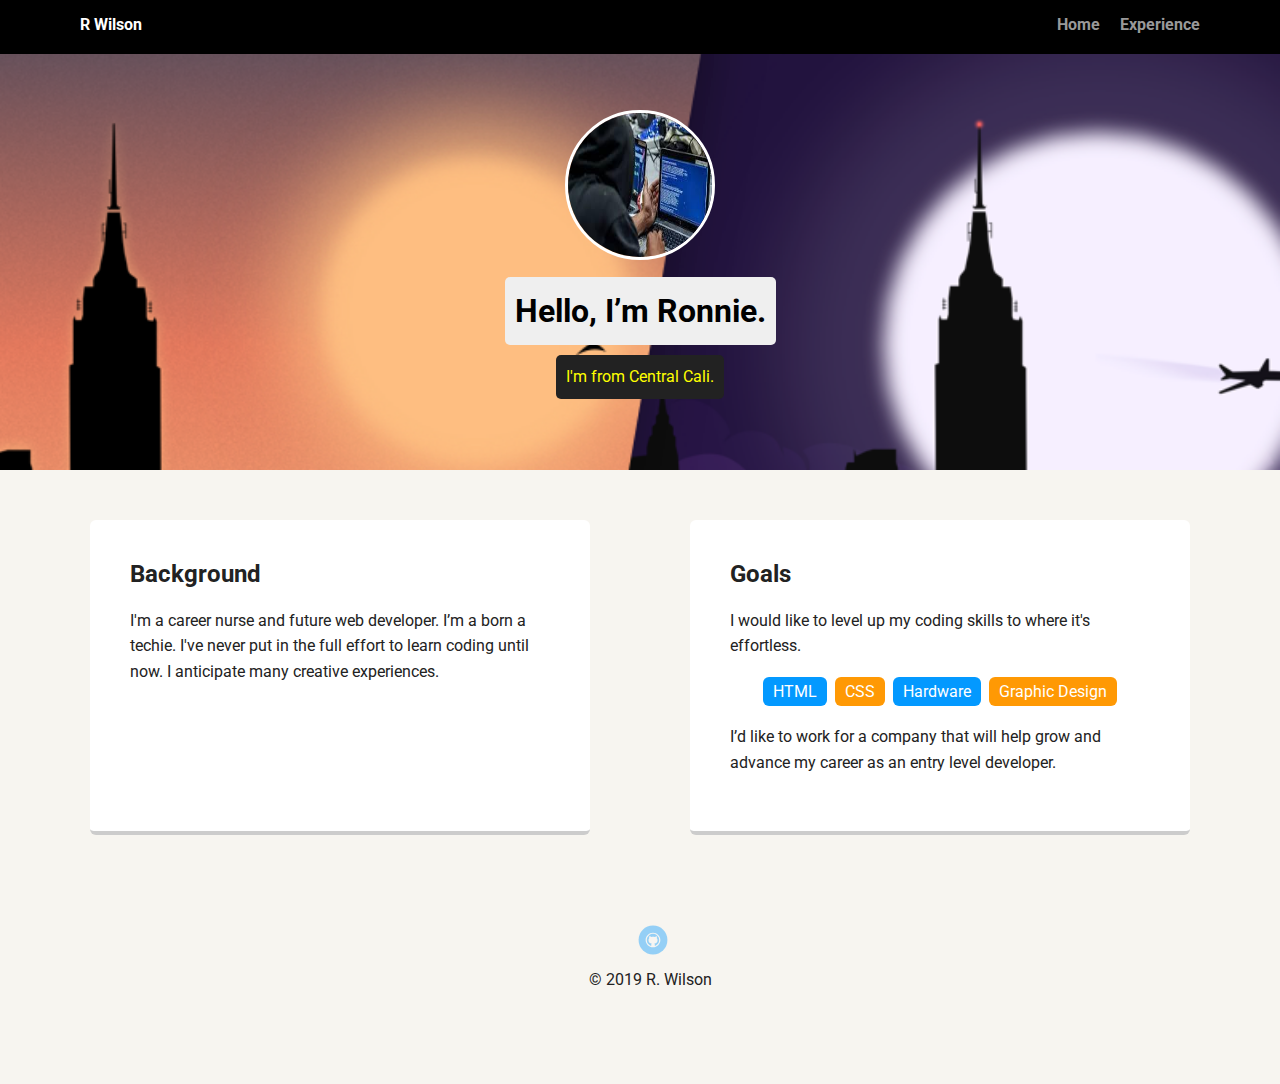
==== index.html @ 0d638f03 "required changes" ====
<!doctype html>
<html lang="en">
<head>
  <meta charset="utf-8">
  <title>The R Wilson Profile</title>
  <meta name="viewport" content="width=device-width, initial-scale=1.0">
  <link rel="stylesheet" href="styles.css">
  <link href="https://fonts.googleapis.com/css?family=Muli%7CRoboto:400,300,500,700,900" rel="stylesheet"></head>
  <body>

    <div class="main-nav">
        <ul class="nav">
          <li class="name">R Wilson</li>
          <li><a href="index.html">Home</a></li>
          <li><a href="#">Experience</a></li>
        </ul>
    </div>

    <header>
      <img src="images/hood tech.jpeg" alt="keyboard n hand" class="profile-image">
      <h1 class="tag name">Hello, I’m Ronnie.</h1>
      <p class="tag location">I'm from Central Cali.</p>
    </header>

    <main class="flex">
      <div class="card">
        <h2>Background</h2>
        <p>I'm a career nurse and future web developer.  I’m a born a techie. I've never put in the full effort to learn coding until now. I anticipate many creative experiences.</p>
      </div> 

      <div class="card">
        <h2>Goals</h2>
        <p>I would like to level up my coding skills to where it's effortless.</p>
        <ul class="skills">
          <li>HTML</li>
          <li>CSS</li>
          <li>Hardware</li>
          <li>Graphic Design</li>
        </ul>
        <p>I’d like to work for a company that will help grow and advance my career as an entry level developer.</p>
      </div> 

    </main>
    <footer>
      <ul>
        <li><a href="#" class="social github">Github</a></li>
      </ul>
      <p class="copyright">&copy; 2019 R. Wilson</p>
    </footer>
  </body>
  </html>
---- styles.css ----
/* Global Layout Set-up */
* { 
  box-sizing: border-box;
}
  
body {
  margin: 0;
  padding: 0;
  text-align: center;
  font-family: 'Roboto', sans-serif;
  color: #222;
  background: #f7f5f0;
}
/* Link Styles */

a {
  text-decoration: none;
  color: #999;
}
a:hover {
  color: #6633ff;
}

/* Section Styles */

.main-nav {
  width: 100%;
  background: black;
  min-height: 30px;
  padding: 10px;
  position: fixed;
  text-align: center;
}
.nav {
  display: flex;
  justify-content: space-around;
  font-weight: 700;
  list-style-type: none;
  margin: 0 auto;
  padding: 0;
}

.nav .name {
    display: block;
    margin-right: auto;
    color: white;
}
.nav li {
  padding: 5px 10px 10px 10px;
}
.nav a {
  transition: all .5s;
}
.nav a:hover {
  color: white
}

header {
  text-align: center;
  background: url('images/cityscapesilhou.png') no-repeat top center ;
  background-size: cover;
  overflow: hidden;
  padding-top: 60px;
}
header {
  line-height: 1.5;
}
header .profile-image {
  margin-top: 50px;
  width: 150px;
  height: 150px;
  border-radius: 50%;
  border: 3px solid white;
  transition: all .5s;
}
header .profile-image:hover {
  transform: scale(1.2) rotate(5deg);
}
.tag {
  background-color: #efefef;
  color: black;
  padding: 10px;
  border-radius: 5px;
  display: table;
  margin: 10px auto;
} 
.location {
  background-color: #222;
  color: yellow;
}
.card {
  margin: 30px;
  padding: 20px 40px 40px;
  max-width: 500px;
  text-align: left;
  background: #fff;
  border-bottom: 4px solid #ccc;
  border-radius: 6px;
  transition: all .5s;
}
.card:hover {
  border-color: #ff99ff;
}

ul.skills {
  padding: 0;
  text-align: center;
}

.skills li {
  border-radius: 6px;
  display: inline-block;
  background: #ff9904;
  color: white;
  padding: 5px 10px;
  margin: 2px;
}

.skills li:nth-child(odd) {
  background: #0399ff;
}

footer {
  width: 100%;
  min-height: 30px;
  padding: 20px 0 40px 20px;
}

footer .copyright {
  top: -8px;
  font-size: .75em;
}

footer ul {
  list-style-type: none;
  margin: 0;
  padding: 0;
}

footer ul li {
  display: inline-block;
}

a.social {
  display: inline-block;
  text-indent: -9999px;
  margin-left: 5px;
  width: 30px;
  height: 30px;
  background-size: 30px 30px;
  opacity: .4;
  transition: all .5s;
}

a.github {
  background-image: url(images/github.svg);
}
a.social:hover {
  opacity: 1;
}
.clearfix {
  clear: both;
}

/* Styles for larger screens */
@media screen and (min-width: 720px) {
  
  .flex {
      display: -ms-flexbox;      /* TWEENER - IE 10 */
      display: flex; 
      max-width: 1200px;
      -ms-flex-pack: distribute;
      justify-content: space-around;
      margin: 0 auto;
  }

  header {
    min-height: 470px;
  }

  .nav {
    max-width: 1200px;
    padding: 0 30px;
  }


  main {
    padding-top: 20px;
  }

  main p {
    line-height: 1.6em;
  }

  footer {
    font-size: 1.3em;
    max-width: 1200px;
    margin: 40px auto;
  }

}
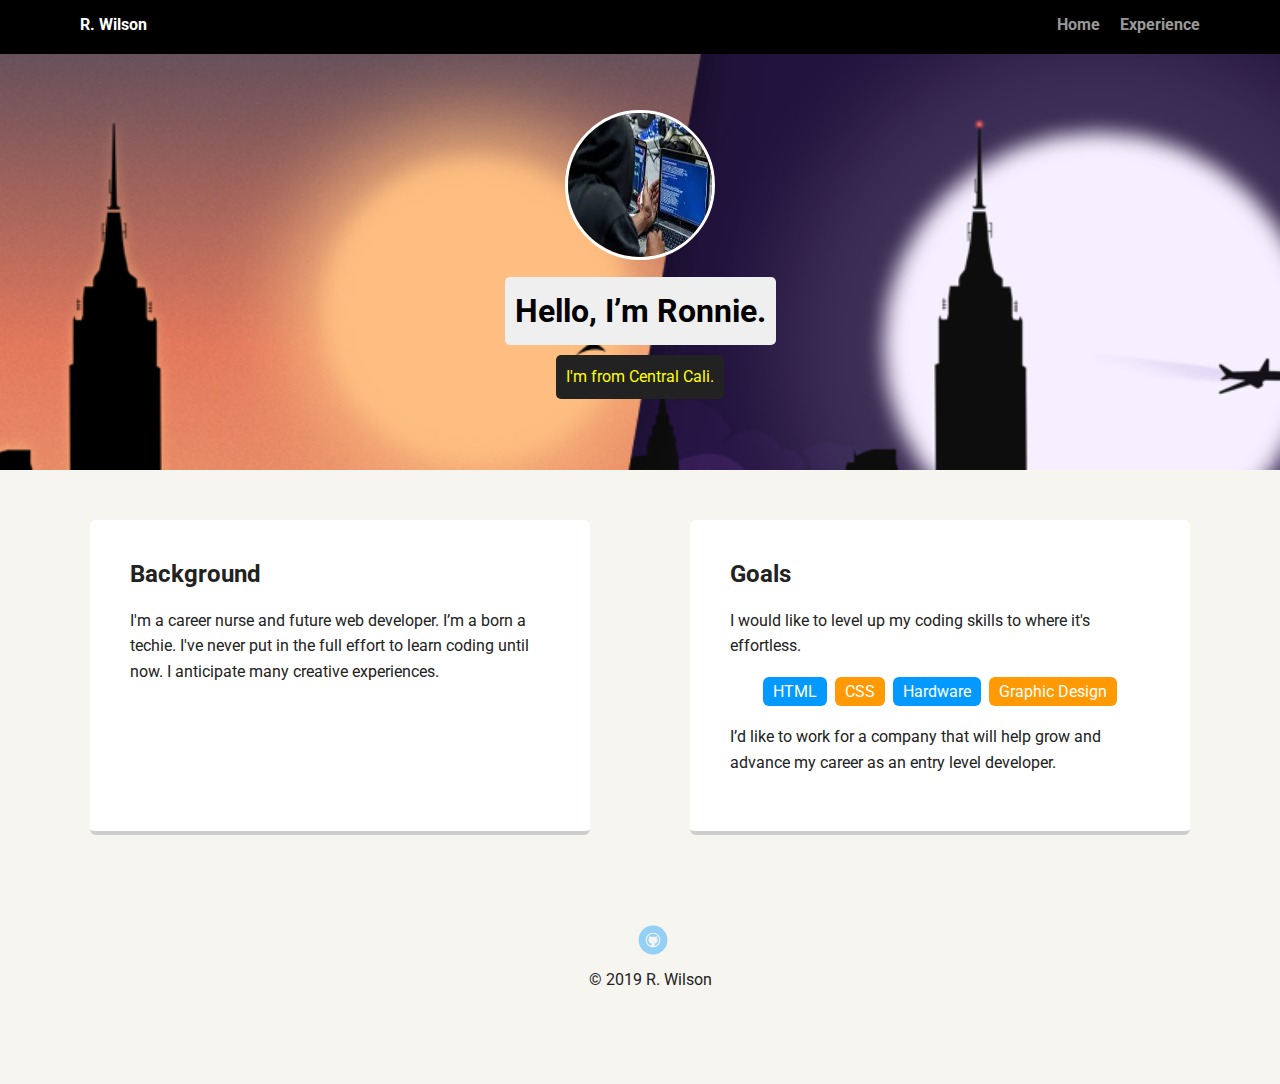
==== commit d2db61cc: "Update index.html" ====
--- a/index.html
+++ b/index.html
@@ -10,7 +10,7 @@
 
     <div class="main-nav">
         <ul class="nav">
-          <li class="name">R Wilson</li>
+          <li class="name">R. Wilson</li>
           <li><a href="index.html">Home</a></li>
           <li><a href="#">Experience</a></li>
         </ul>
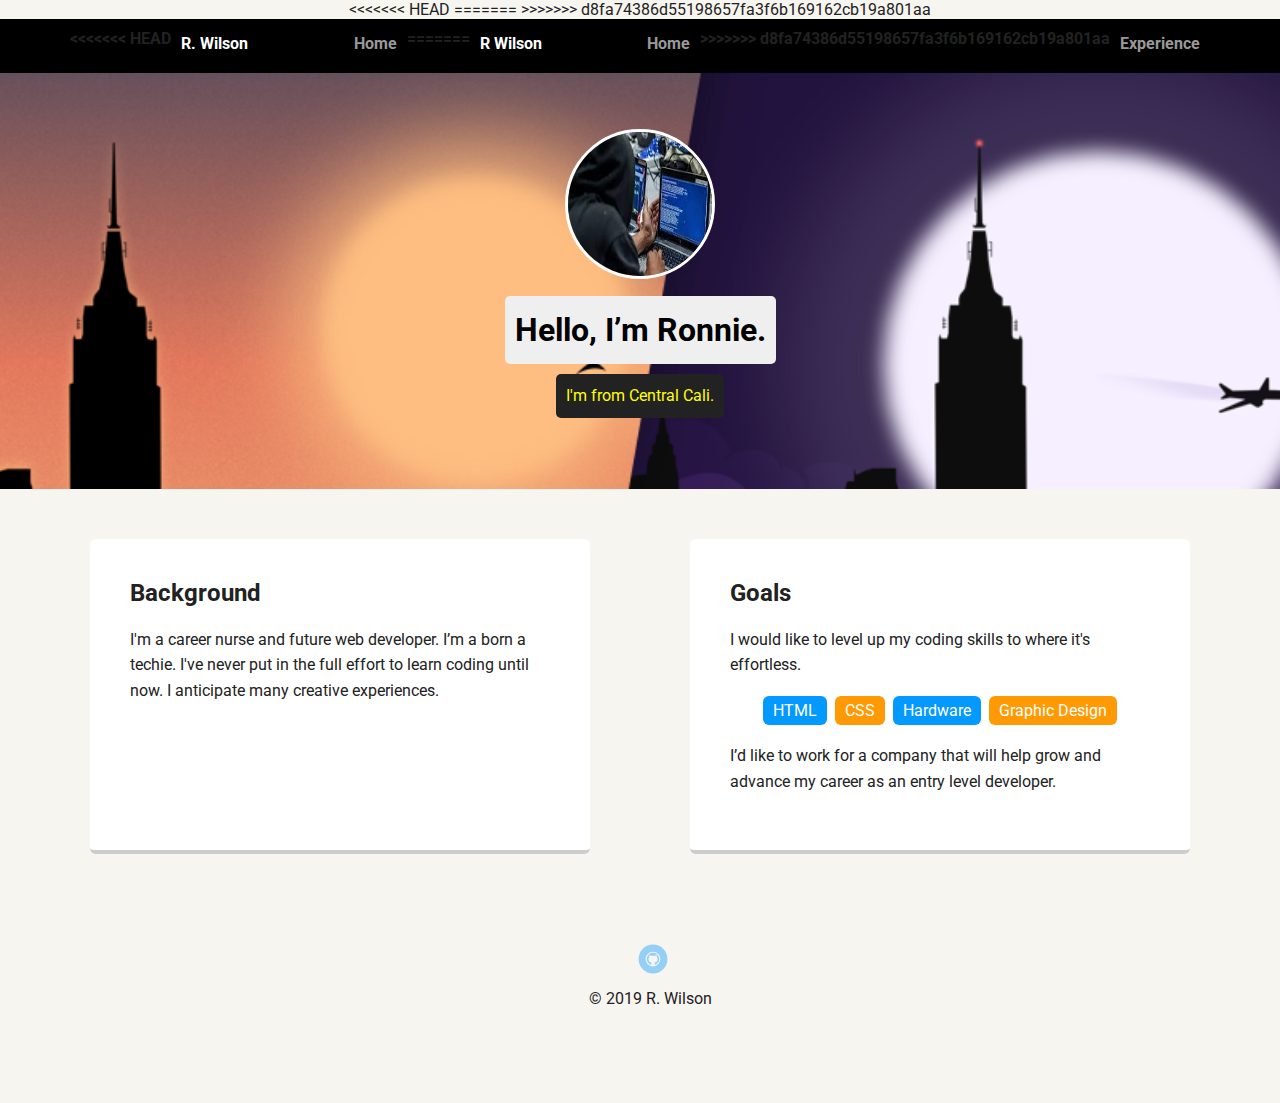
==== commit d917ea53: "Update index.html" ====
--- a/index.html
+++ b/index.html
@@ -2,7 +2,11 @@
 <html lang="en">
 <head>
   <meta charset="utf-8">
+<<<<<<< HEAD
   <title>The R Wilson Profile</title>
+=======
+  <title>R Wilson Profile</title>
+>>>>>>> d8fa74386d55198657fa3f6b169162cb19a801aa
   <meta name="viewport" content="width=device-width, initial-scale=1.0">
   <link rel="stylesheet" href="styles.css">
   <link href="https://fonts.googleapis.com/css?family=Muli%7CRoboto:400,300,500,700,900" rel="stylesheet"></head>
@@ -10,8 +14,13 @@
 
     <div class="main-nav">
         <ul class="nav">
+<<<<<<< HEAD
           <li class="name">R. Wilson</li>
           <li><a href="index.html">Home</a></li>
+=======
+          <li class="name">R Wilson</li>
+          <li><a href="#">Home</a></li>
+>>>>>>> d8fa74386d55198657fa3f6b169162cb19a801aa
           <li><a href="#">Experience</a></li>
         </ul>
     </div>
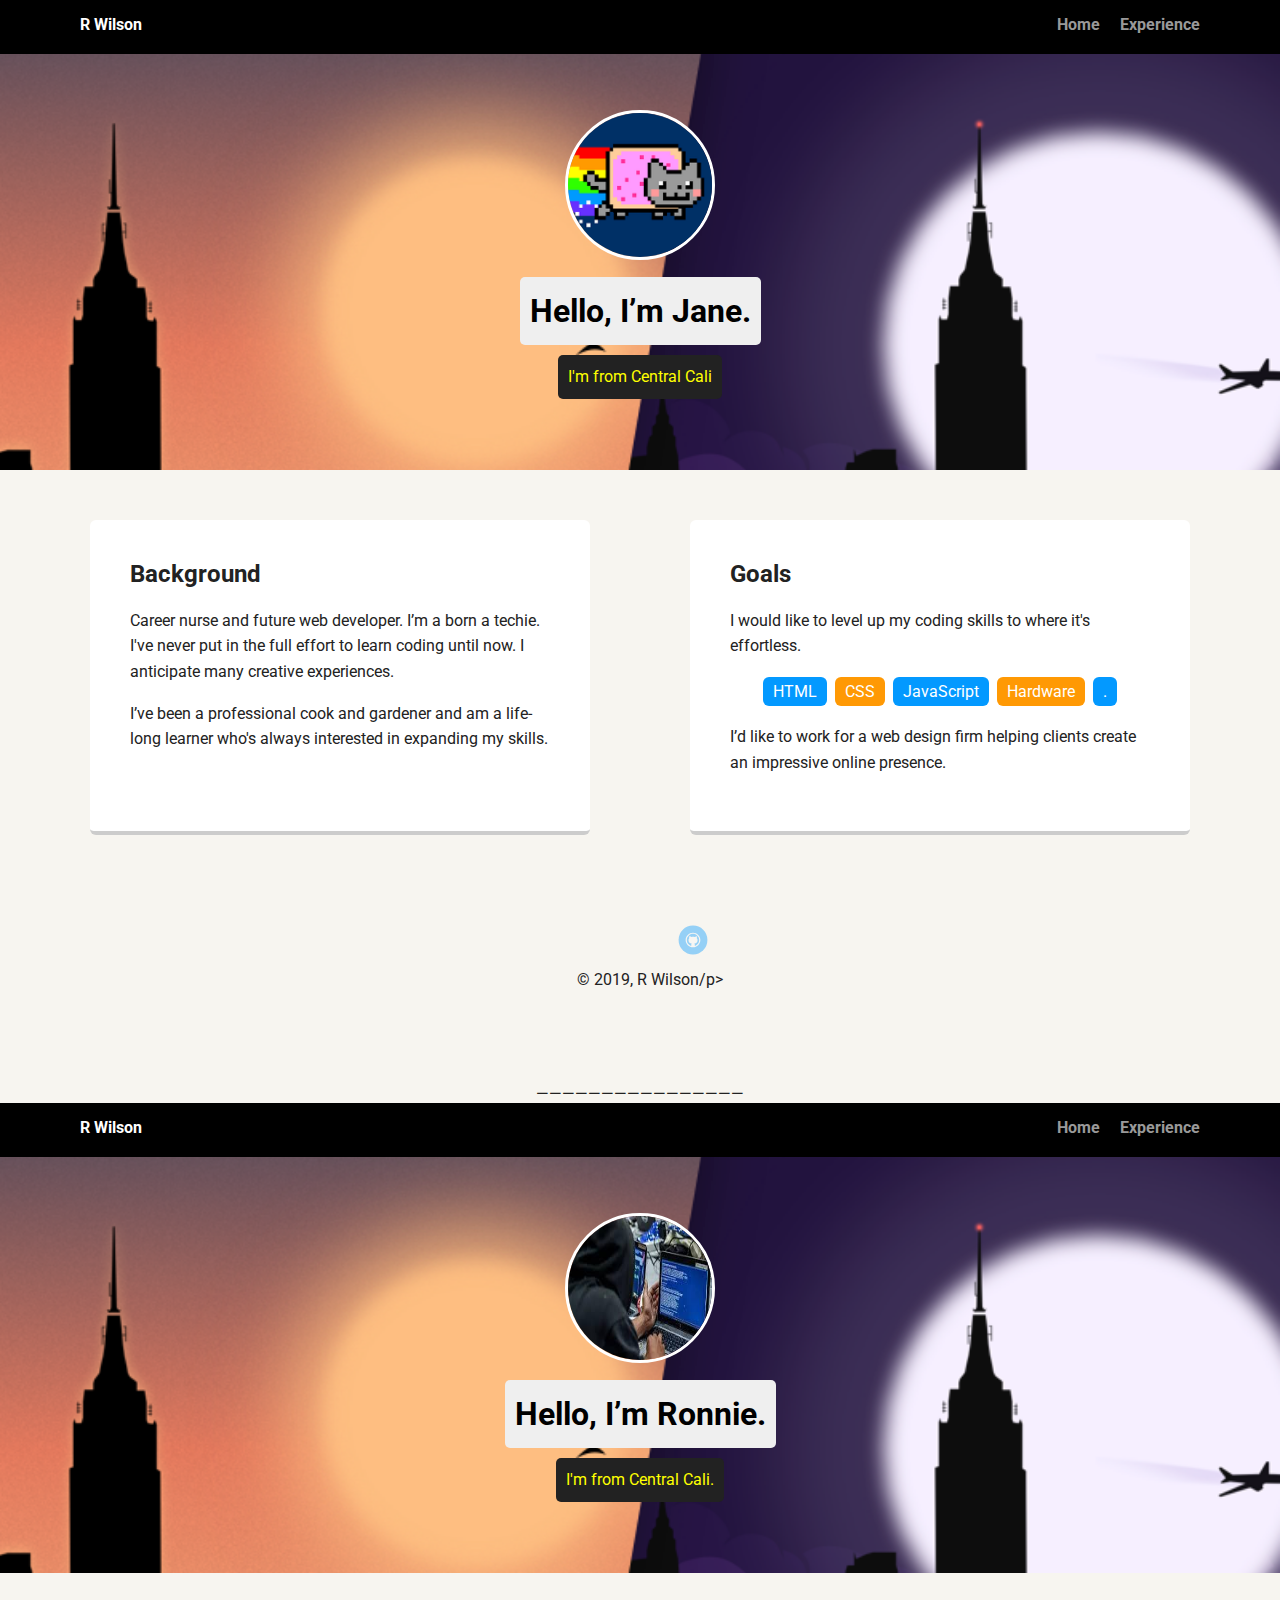
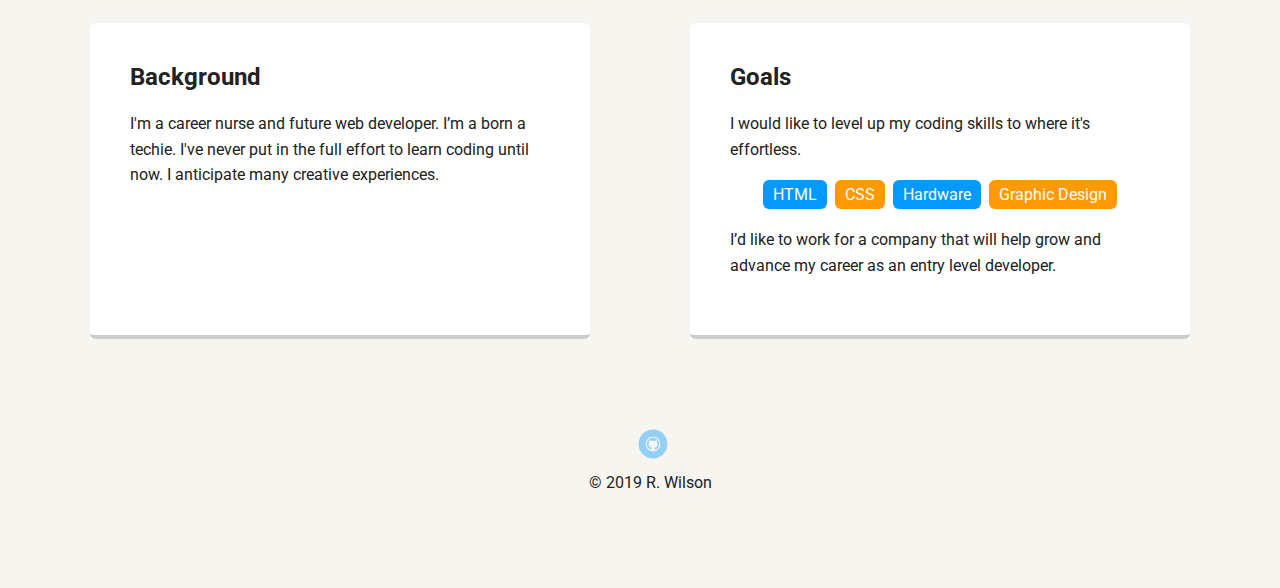
==== commit 6db2e1a9: "Update index.html" ====
--- a/index.html
+++ b/index.html
@@ -2,11 +2,7 @@
 <html lang="en">
 <head>
   <meta charset="utf-8">
-<<<<<<< HEAD
-  <title>The R Wilson Profile</title>
-=======
-  <title>R Wilson Profile</title>
->>>>>>> d8fa74386d55198657fa3f6b169162cb19a801aa
+  <title>Thee R Wilson Profile</title>
   <meta name="viewport" content="width=device-width, initial-scale=1.0">
   <link rel="stylesheet" href="styles.css">
   <link href="https://fonts.googleapis.com/css?family=Muli%7CRoboto:400,300,500,700,900" rel="stylesheet"></head>
@@ -14,13 +10,66 @@
 
     <div class="main-nav">
         <ul class="nav">
-<<<<<<< HEAD
-          <li class="name">R. Wilson</li>
-          <li><a href="index.html">Home</a></li>
-=======
           <li class="name">R Wilson</li>
           <li><a href="#">Home</a></li>
->>>>>>> d8fa74386d55198657fa3f6b169162cb19a801aa
+          <li><a href="#">Experience</a></li>
+        </ul>
+    </div>
+
+    <header>
+      <img src="images/me.png" alt="keyboard n hand" class="profile-image">
+      <h1 class="tag name">Hello, I’m Jane.</h1>
+      <p class="tag location">I'm from Central Cali</p>
+    </header>
+
+    <main class="flex">
+      <div class="card">
+        <h2>Background</h2>
+        <p>Career nurse and future web developer.  I’m a born a techie. I've never put in the full effort to learn coding until now. I anticipate many creative experiences.</p>
+        <p>I’ve been a professional cook and gardener and am a life-long learner who's always interested in expanding my skills.</p>
+      </div>
+
+      <div class="card">
+        <h2>Goals</h2>
+        <p>I would like to level up my coding skills to where it's effortless.</p>
+        <ul class="skills">
+          <li>HTML</li>
+          <li>CSS</li>
+          <li>JavaScript</li>
+          <li>Hardware</li>
+          <li>.</li>
+        </ul>
+        <p>I’d like to work for a web design firm helping clients create an impressive online presence.</p>
+      </div>
+
+    </main>
+    <footer>
+      <ul>
+        <li><a href="#" class="social twitter">Twitter</a></li>
+        <li><a href="#" class="social linkedin">LinkedIn</a></li>
+        <li><a href="#" class="social github">Github</a></li>
+      </ul>
+      <p class="copyright">&copy; 2019, R Wilson/p>
+    </footer>
+  </body>
+  </html>
+
+————————————————
+
+<!doctype html>
+<html lang="en">
+<head>
+  <meta charset="utf-8">
+  <title>The R Wilson Profile</title>
+  <meta name="viewport" content="width=device-width, initial-scale=1.0">
+  <link rel="stylesheet" href="styles.css">
+  <link href="https://fonts.googleapis.com/css?family=Muli%7CRoboto:400,300,500,700,900" rel="stylesheet"></head>
+  <body>
+
+    <div class="main-nav">
+        <ul class="nav">
+          <li class="name">R Wilson</li>
+          <li><a href="#">Home</a></li>
           <li><a href="#">Experience</a></li>
         </ul>
     </div>
@@ -35,7 +84,7 @@
       <div class="card">
         <h2>Background</h2>
         <p>I'm a career nurse and future web developer.  I’m a born a techie. I've never put in the full effort to learn coding until now. I anticipate many creative experiences.</p>
-      </div> 
+      </div>
 
       <div class="card">
         <h2>Goals</h2>
@@ -47,7 +96,7 @@
           <li>Graphic Design</li>
         </ul>
         <p>I’d like to work for a company that will help grow and advance my career as an entry level developer.</p>
-      </div> 
+      </div>
 
     </main>
     <footer>
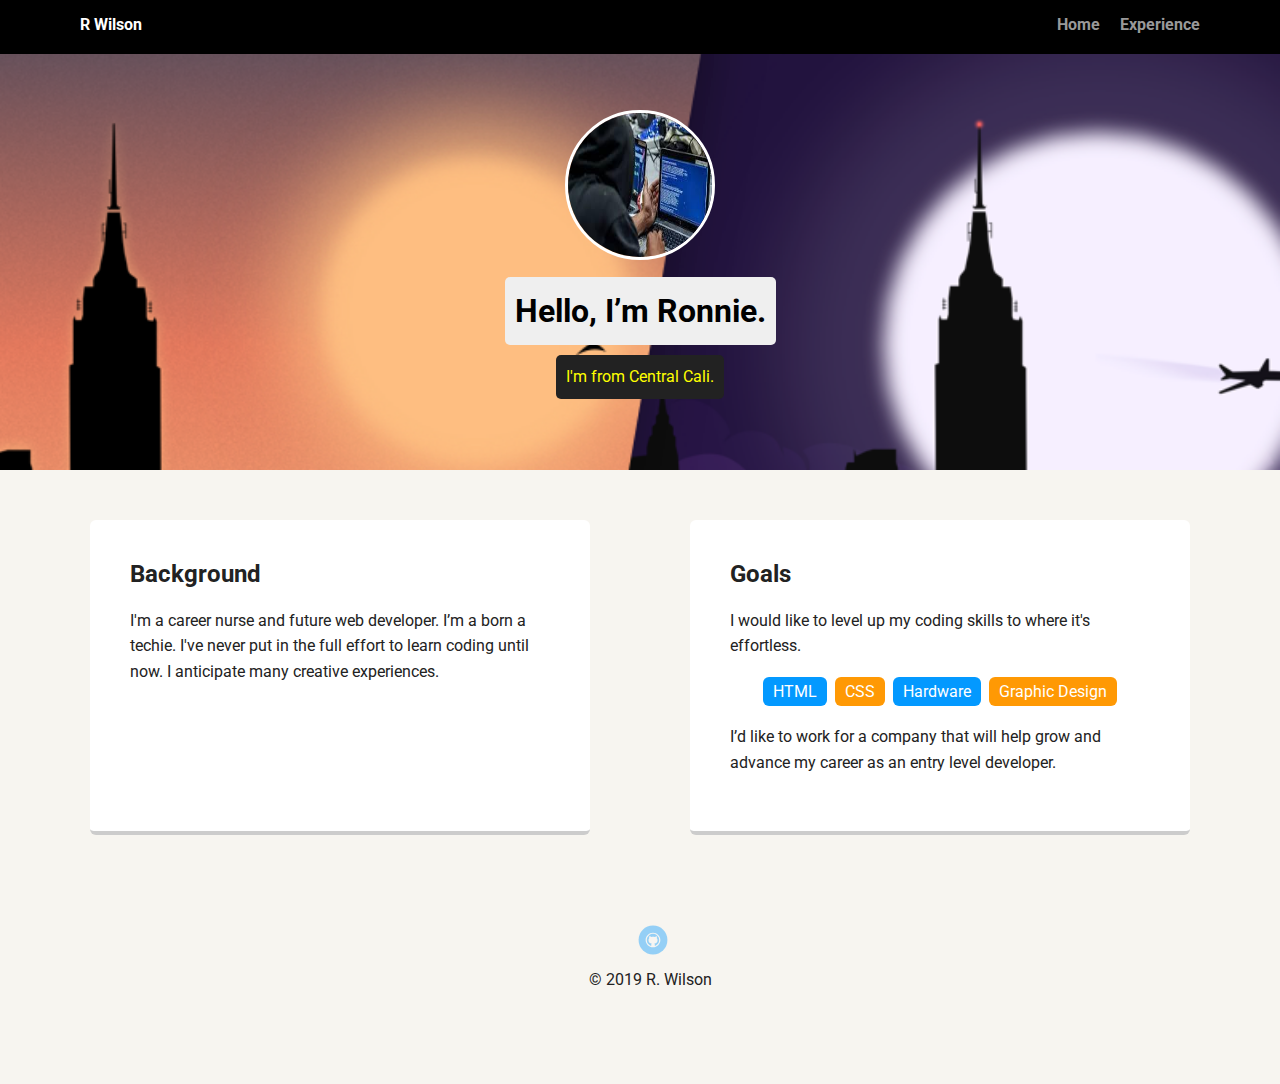
==== commit 5d0d36c2: "clean retry" ====
--- a/index.html
+++ b/index.html
@@ -1,61 +1,3 @@
-<!doctype html>
-<html lang="en">
-<head>
-  <meta charset="utf-8">
-  <title>Thee R Wilson Profile</title>
-  <meta name="viewport" content="width=device-width, initial-scale=1.0">
-  <link rel="stylesheet" href="styles.css">
-  <link href="https://fonts.googleapis.com/css?family=Muli%7CRoboto:400,300,500,700,900" rel="stylesheet"></head>
-  <body>
-
-    <div class="main-nav">
-        <ul class="nav">
-          <li class="name">R Wilson</li>
-          <li><a href="#">Home</a></li>
-          <li><a href="#">Experience</a></li>
-        </ul>
-    </div>
-
-    <header>
-      <img src="images/me.png" alt="keyboard n hand" class="profile-image">
-      <h1 class="tag name">Hello, I’m Jane.</h1>
-      <p class="tag location">I'm from Central Cali</p>
-    </header>
-
-    <main class="flex">
-      <div class="card">
-        <h2>Background</h2>
-        <p>Career nurse and future web developer.  I’m a born a techie. I've never put in the full effort to learn coding until now. I anticipate many creative experiences.</p>
-        <p>I’ve been a professional cook and gardener and am a life-long learner who's always interested in expanding my skills.</p>
-      </div>
-
-      <div class="card">
-        <h2>Goals</h2>
-        <p>I would like to level up my coding skills to where it's effortless.</p>
-        <ul class="skills">
-          <li>HTML</li>
-          <li>CSS</li>
-          <li>JavaScript</li>
-          <li>Hardware</li>
-          <li>.</li>
-        </ul>
-        <p>I’d like to work for a web design firm helping clients create an impressive online presence.</p>
-      </div>
-
-    </main>
-    <footer>
-      <ul>
-        <li><a href="#" class="social twitter">Twitter</a></li>
-        <li><a href="#" class="social linkedin">LinkedIn</a></li>
-        <li><a href="#" class="social github">Github</a></li>
-      </ul>
-      <p class="copyright">&copy; 2019, R Wilson/p>
-    </footer>
-  </body>
-  </html>
-
-————————————————
-
 <!doctype html>
 <html lang="en">
 <head>
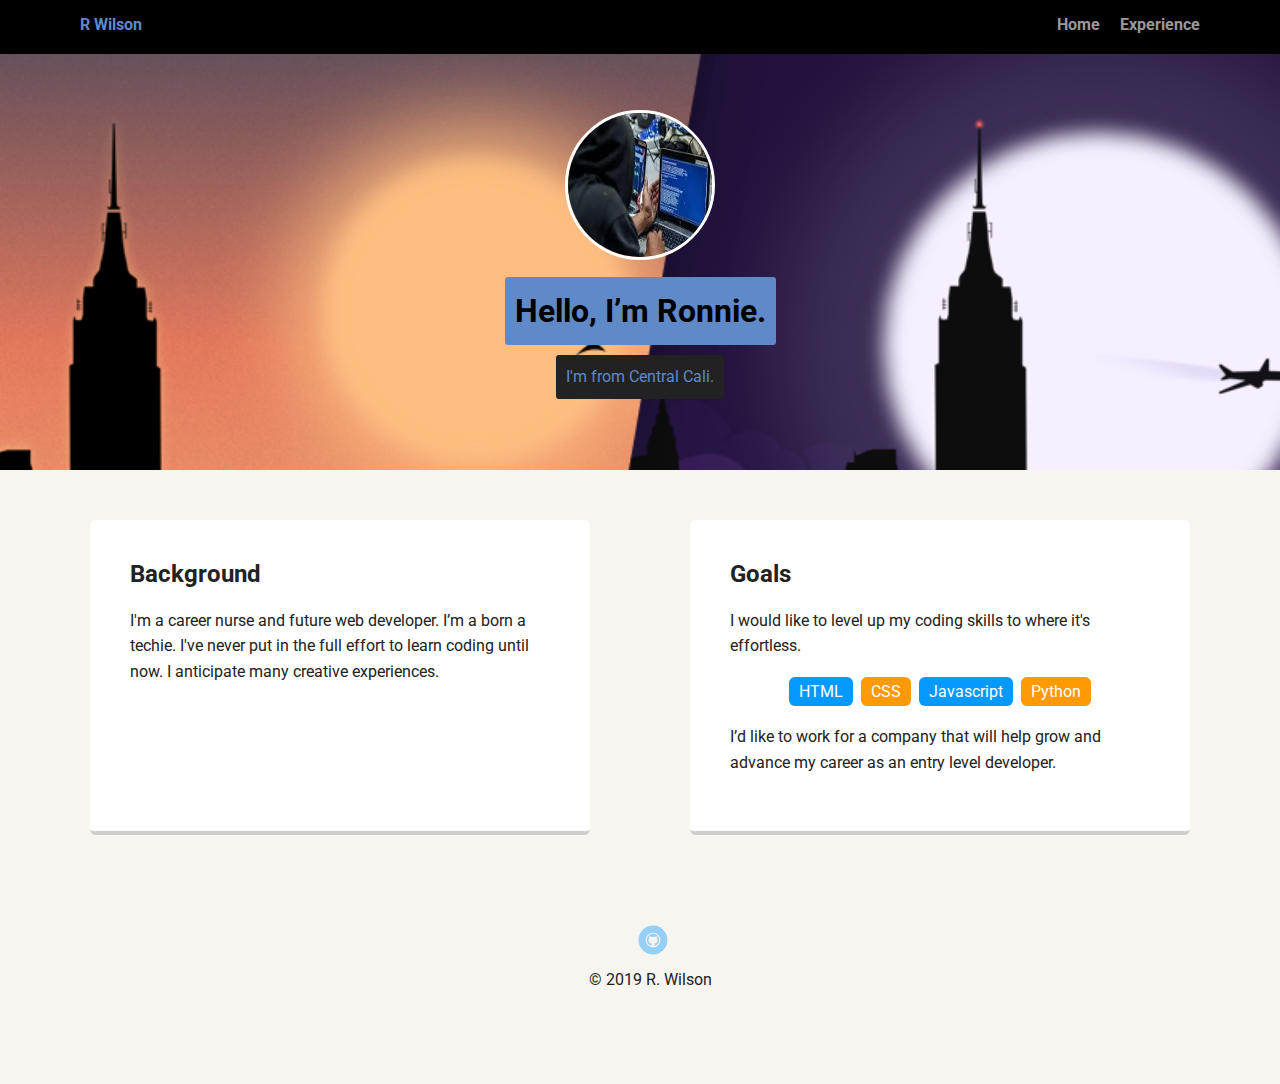
==== commit 04efa6a1: "exceeds" ====
--- a/index.html
+++ b/index.html
@@ -17,7 +17,7 @@
     </div>
 
     <header>
-      <img src="images/hood tech.jpeg" alt="keyboard n hand" class="profile-image">
+      <img src="images/hoodtech.jpeg" alt="keyboard n hand" class="profile-image">
       <h1 class="tag name">Hello, I’m Ronnie.</h1>
       <p class="tag location">I'm from Central Cali.</p>
     </header>
@@ -34,8 +34,8 @@
         <ul class="skills">
           <li>HTML</li>
           <li>CSS</li>
-          <li>Hardware</li>
-          <li>Graphic Design</li>
+          <li>Javascript</li>
+          <li>Python</li>
         </ul>
         <p>I’d like to work for a company that will help grow and advance my career as an entry level developer.</p>
       </div>
@@ -43,7 +43,7 @@
     </main>
     <footer>
       <ul>
-        <li><a href="#" class="social github">Github</a></li>
+        <li><a href="https://github.com/cdrxvdr" class="social github">Github</a></li>
       </ul>
       <p class="copyright">&copy; 2019 R. Wilson</p>
     </footer>
--- a/styles.css
+++ b/styles.css
@@ -1,8 +1,8 @@
 /* Global Layout Set-up */
-* { 
+* {
   box-sizing: border-box;
 }
-  
+
 body {
   margin: 0;
   padding: 0;
@@ -43,7 +43,7 @@
 .nav .name {
     display: block;
     margin-right: auto;
-    color: white;
+    color: #5F89C7;
 }
 .nav li {
   padding: 5px 10px 10px 10px;
@@ -74,19 +74,19 @@
   transition: all .5s;
 }
 header .profile-image:hover {
-  transform: scale(1.2) rotate(5deg);
+  transform: scale(1.2) rotate(-5deg);
 }
 .tag {
-  background-color: #efefef;
+  background-color: #5F89C7;
   color: black;
   padding: 10px;
-  border-radius: 5px;
+  border-radius: 3px;
   display: table;
   margin: 10px auto;
-} 
+}
 .location {
   background-color: #222;
-  color: yellow;
+  color: #5F89C7;
 }
 .card {
   margin: 30px;
@@ -164,10 +164,10 @@
 
 /* Styles for larger screens */
 @media screen and (min-width: 720px) {
-  
+
   .flex {
       display: -ms-flexbox;      /* TWEENER - IE 10 */
-      display: flex; 
+      display: flex;
       max-width: 1200px;
       -ms-flex-pack: distribute;
       justify-content: space-around;
@@ -199,4 +199,3 @@
   }
 
 }
-
